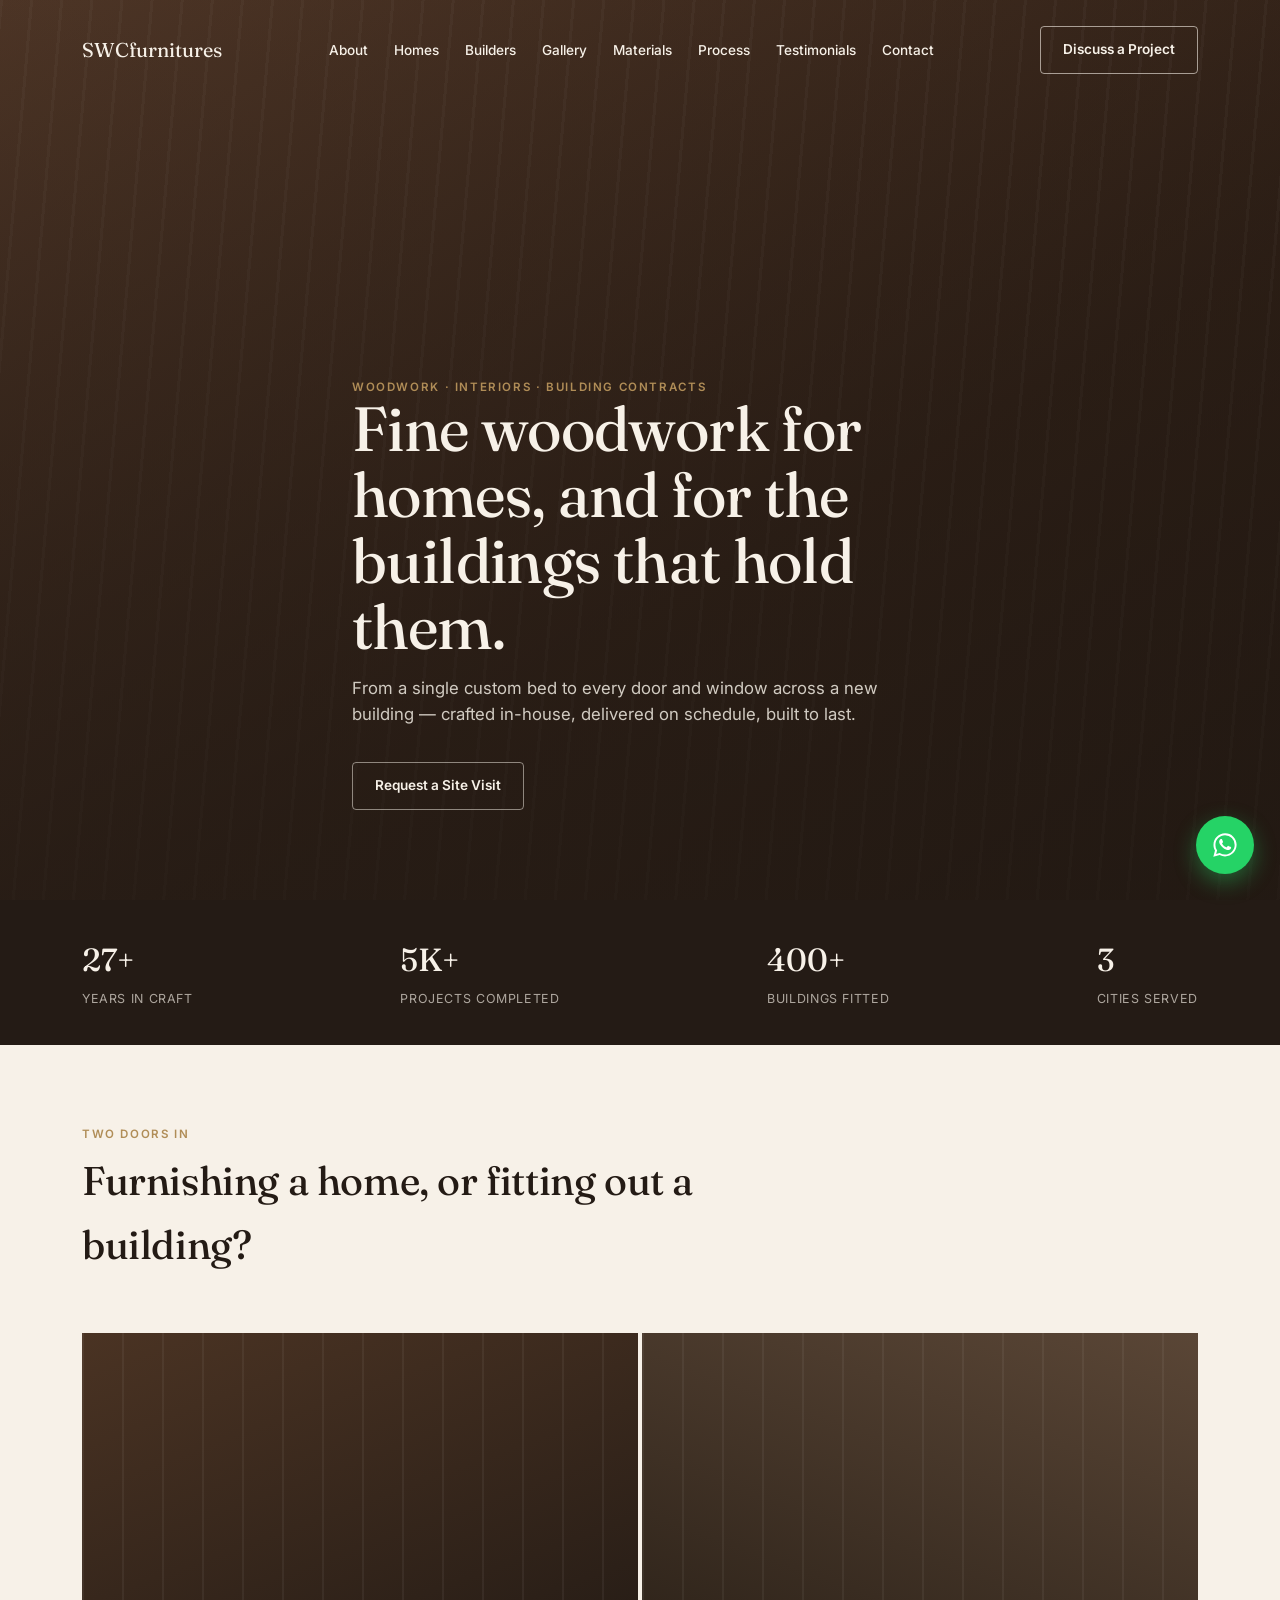
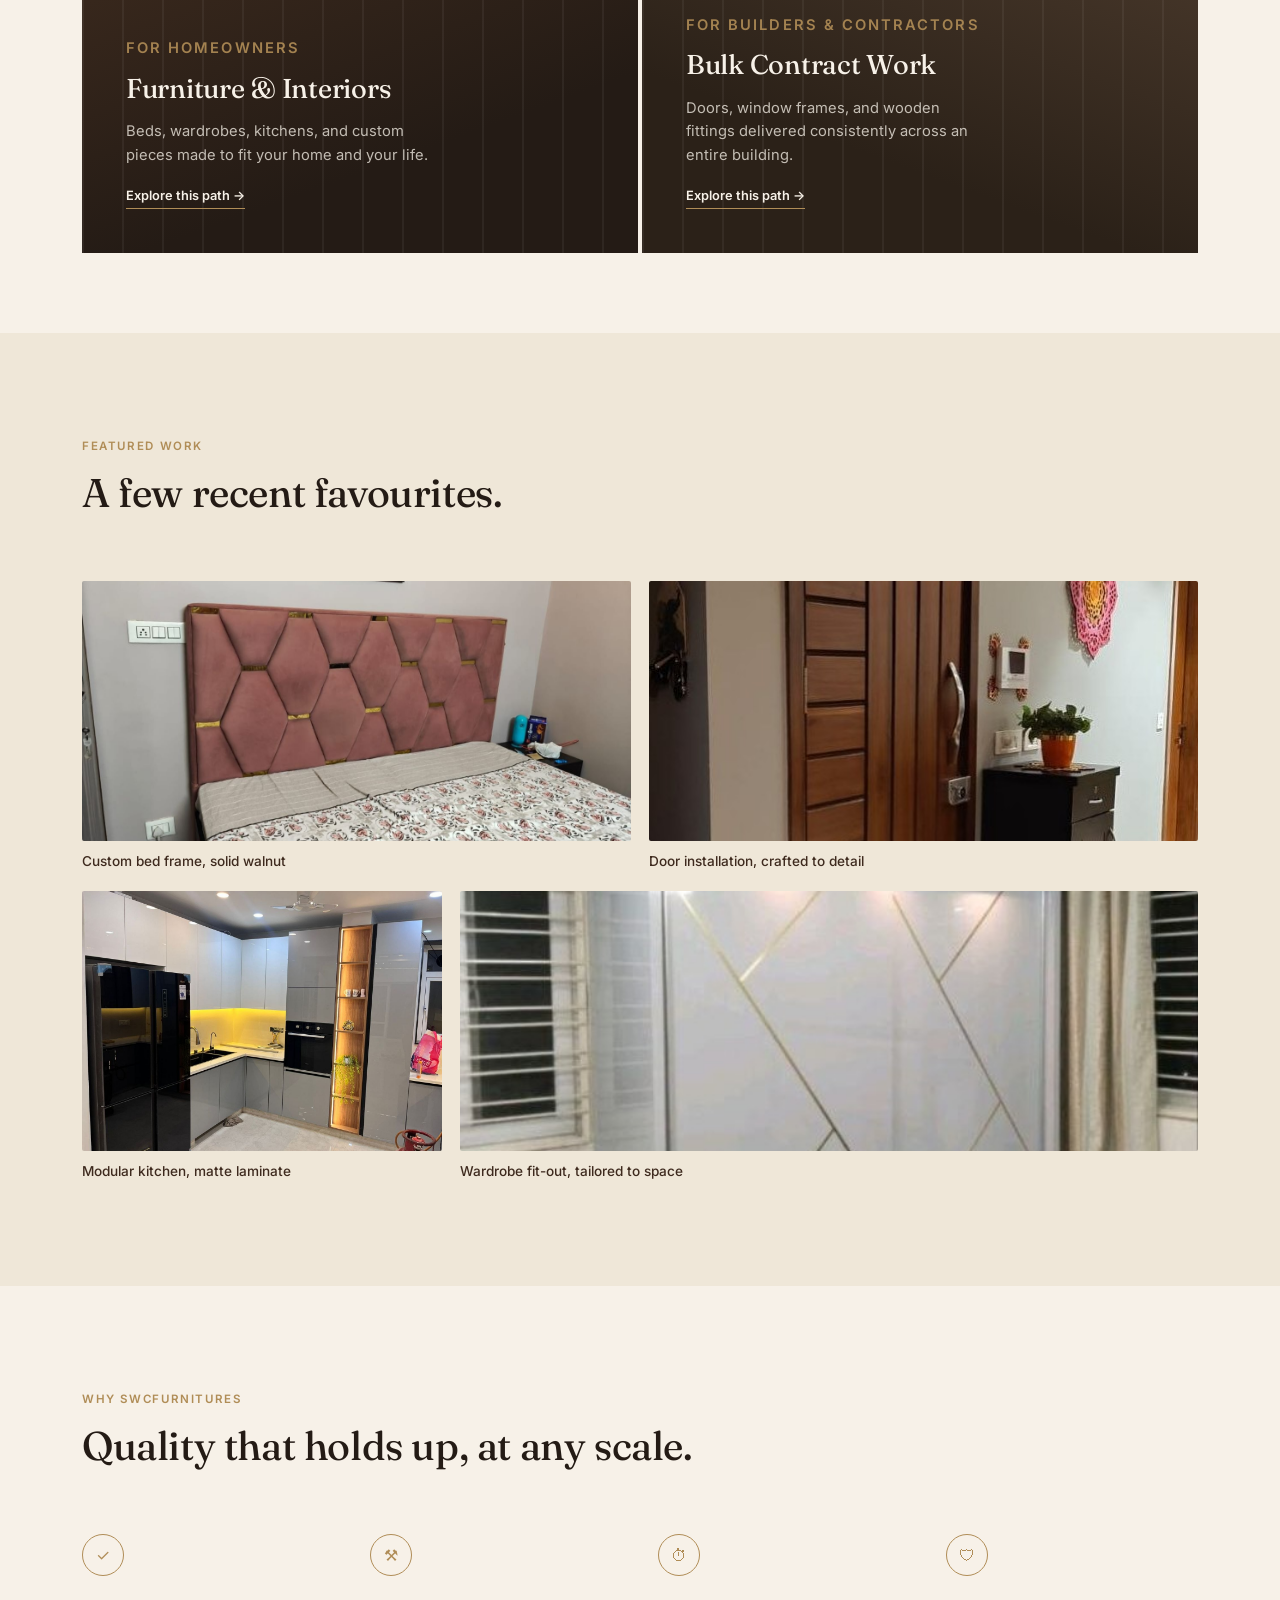
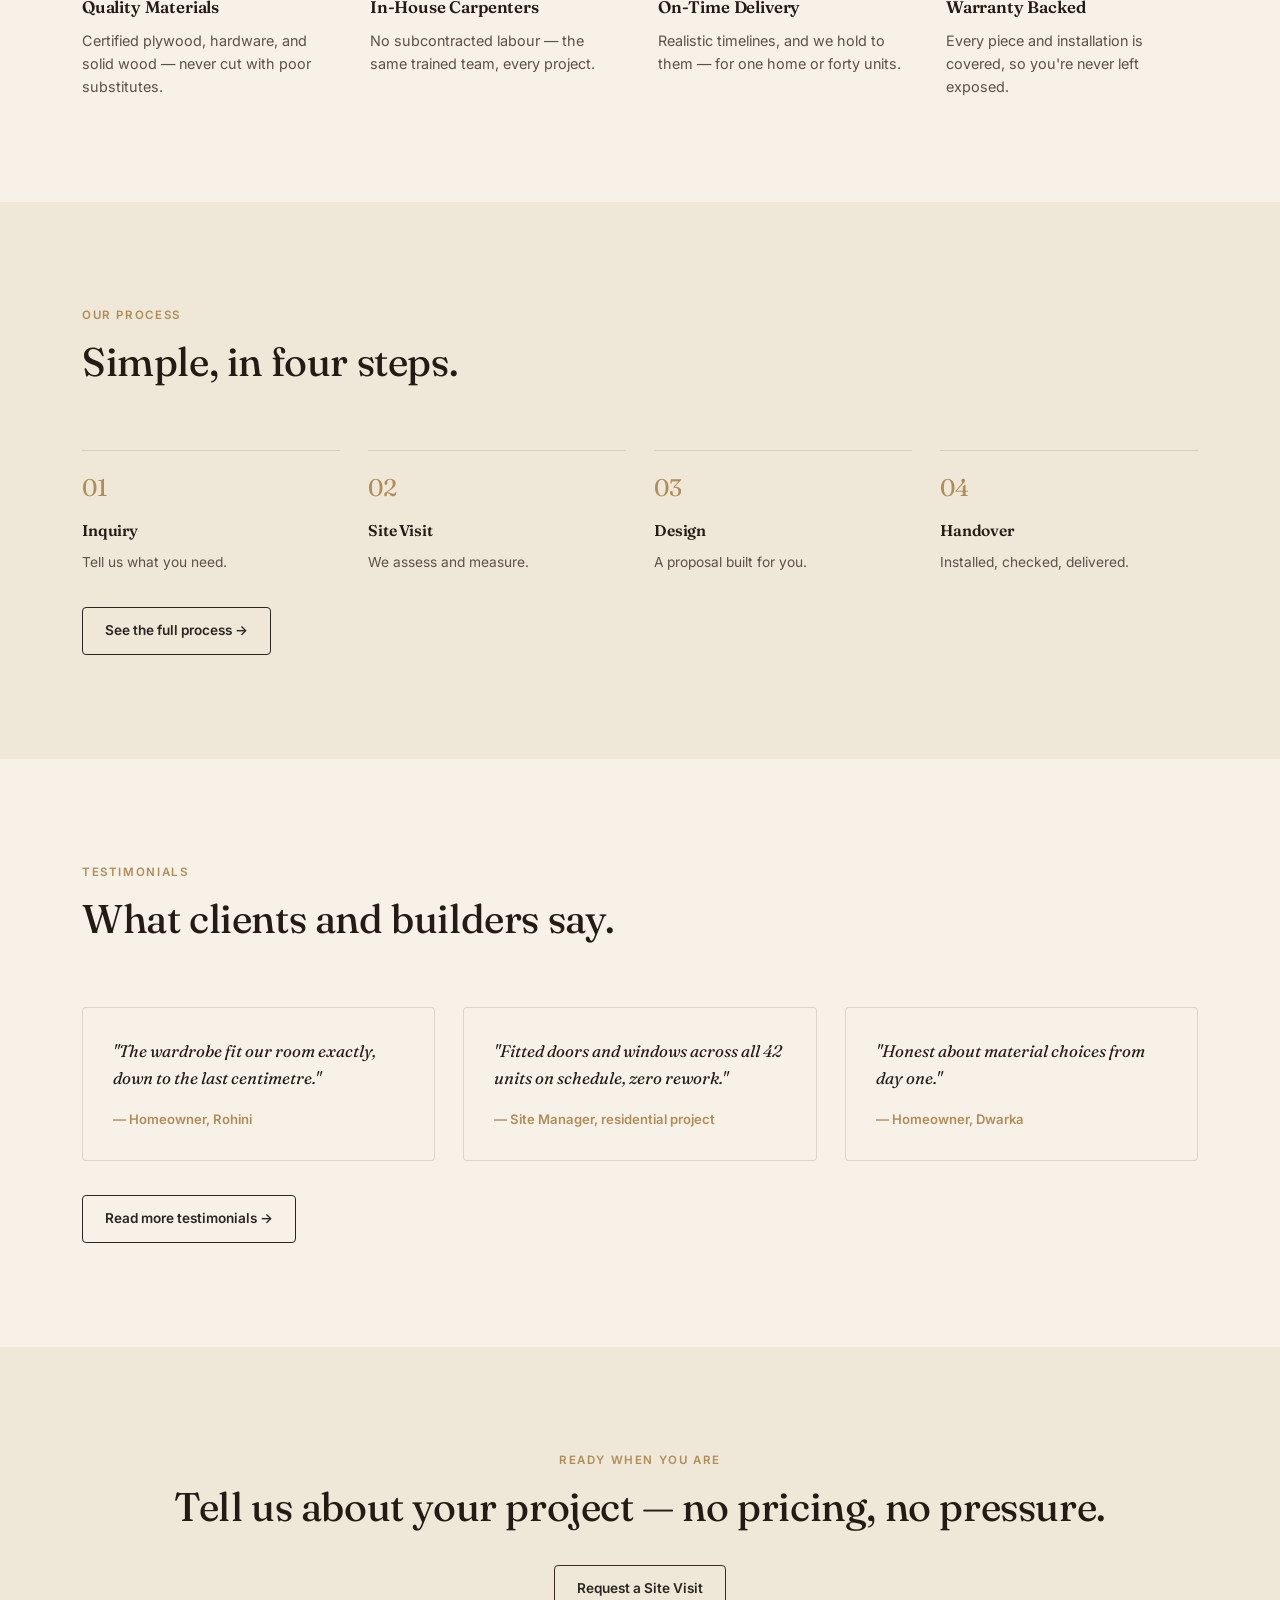
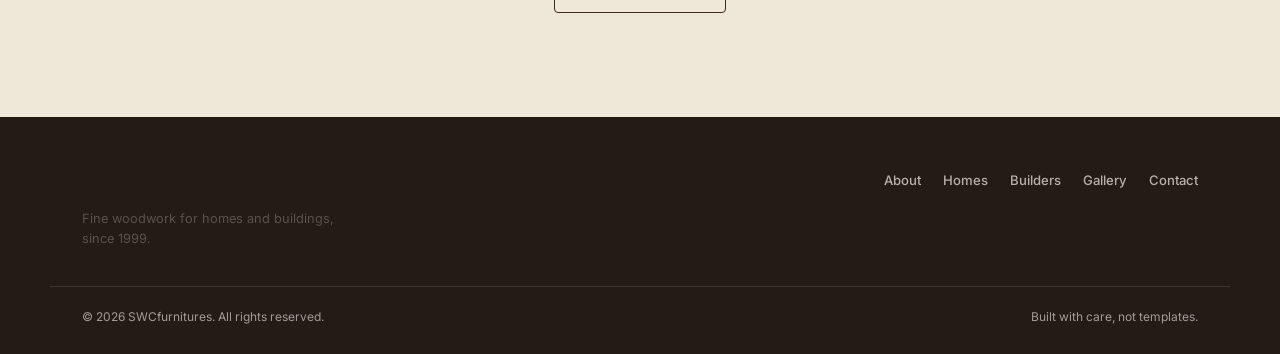
==== index.html @ 40a4f242 "Create commercial website" ====
<!DOCTYPE html>
<html lang="en">
<head>
<meta charset="UTF-8">
<meta name="viewport" content="width=device-width, initial-scale=1.0">
<title>SWCfurnitures — Fine Woodwork for Homes and Buildings</title>
<link rel="preconnect" href="https://fonts.googleapis.com">
<link rel="preconnect" href="https://fonts.gstatic.com" crossorigin>
<link href="https://fonts.googleapis.com/css2?family=Fraunces:ital,opsz,wght@0,9..144,300;0,9..144,450;0,9..144,600;1,9..144,450&family=Inter:wght@400;500;600&display=swap" rel="stylesheet">
<link rel="stylesheet" href="assets/css/style.css">
</head>
<body class="home-page">

<header id="site-header">
  <div class="wrap">
    <a href="./" class="logo" aria-label="SWCfurnitures home">SWCfurnitures</a>
    <nav>
      <ul>
        <li><a href="about/">About</a></li>
        <li><a href="homeowners/">Homes</a></li>
        <li><a href="builders/">Builders</a></li>
        <li><a href="gallery/">Gallery</a></li>
        <li><a href="materials/">Materials</a></li>
        <li><a href="process/">Process</a></li>
        <li><a href="testimonials/">Testimonials</a></li>
        <li><a href="contact/">Contact</a></li>
      </ul>
    </nav>
    <div class="header-cta">
      <a href="contact/" class="btn ghost">Discuss a Project</a>
    </div>
  </div>
</header>

<section class="hero">
  <div class="hero-bg"></div>
  <!-- IMAGE NEEDED: full-bleed hero photo/short video of your single best project (home or building). Replace .hero-bg background with this image. -->
  <div class="wrap hero-content">
    <p class="eyebrow" style="color:var(--brass)">Woodwork · Interiors · Building Contracts</p>
    <h1>Fine woodwork for homes, and for the buildings that hold them.</h1>
    <p class="lede">From a single custom bed to every door and window across a new building — crafted in-house, delivered on schedule, built to last.</p>
    <div class="hero-ctas">
      <a href="builders/" class="btn ghost">Request a Site Visit</a>
    </div>
  </div>
</section>

<div class="trust">
  <div class="wrap">
    <div class="stat"><b>27+</b><span>Years in Craft</span></div>
    <div class="stat"><b>5K+</b><span>Projects Completed</span></div>
    <div class="stat"><b>400+</b><span>Buildings Fitted</span></div>
    <div class="stat"><b>3</b><span>Cities Served</span></div>
  </div>
</div>

<section class="section tight">
  <div class="wrap">
    <div class="section-head reveal">
      <p class="eyebrow">Two Doors In</p>
      <h2>Furnishing a home, or fitting out a building?</h2>
    </div>
    <div class="paths reveal">
      <a href="homeowners/" class="path homeowners">
        <div class="path-inner">
          <p class="eyebrow">For Homeowners</p>
          <h3>Furniture &amp; Interiors</h3>
          <p>Beds, wardrobes, kitchens, and custom pieces made to fit your home and your life.</p>
          <span class="link">Explore this path →</span>
        </div>
      </a>
      <a href="builders/" class="path builders">
        <div class="path-inner">
          <p class="eyebrow">For Builders &amp; Contractors</p>
          <h3>Bulk Contract Work</h3>
          <p>Doors, window frames, and wooden fittings delivered consistently across an entire building.</p>
          <span class="link">Explore this path →</span>
        </div>
      </a>
    </div>
  </div>
</section>

<section class="section alt">
  <div class="wrap">
    <div class="section-head reveal">
      <p class="eyebrow">Featured Work</p>
      <h2>A few recent favourites.</h2>
    </div>
    <div class="feature-grid reveal">
      <figure><img class="ph" src="images/bed.jpg" alt="Custom bed frame" loading="lazy"><figcaption>Custom bed frame, solid walnut</figcaption></figure>
      <figure><img class="ph light" src="images/door.jpg" alt="Door installation" loading="lazy"><figcaption>Door installation, crafted to detail</figcaption></figure>
      <figure><img class="ph" src="images/kitchen4.jpg" alt="Kitchen cabinetry" loading="lazy"><figcaption>Modular kitchen, matte laminate</figcaption></figure>
      <figure><img class="ph light" src="images/wardrobe.jpg" alt="Wardrobe installation" loading="lazy"><figcaption>Wardrobe fit-out, tailored to space</figcaption></figure>
    </div>
  </div>
</section>

<section class="section">
  <div class="wrap">
    <div class="section-head reveal">
      <p class="eyebrow">Why SWCfurnitures</p>
      <h2>Quality that holds up, at any scale.</h2>
    </div>
    <div class="why-grid reveal">
      <div class="why-item"><div class="icon">✓</div><h3>Quality Materials</h3><p>Certified plywood, hardware, and solid wood — never cut with poor substitutes.</p></div>
      <div class="why-item"><div class="icon">⚒</div><h3>In-House Carpenters</h3><p>No subcontracted labour — the same trained team, every project.</p></div>
      <div class="why-item"><div class="icon">⏱</div><h3>On-Time Delivery</h3><p>Realistic timelines, and we hold to them — for one home or forty units.</p></div>
      <div class="why-item"><div class="icon">🛡</div><h3>Warranty Backed</h3><p>Every piece and installation is covered, so you're never left exposed.</p></div>
    </div>
  </div>
</section>

<section class="section alt">
  <div class="wrap">
    <div class="section-head reveal">
      <p class="eyebrow">Our Process</p>
      <h2>Simple, in four steps.</h2>
    </div>
    <div class="process-track active reveal" style="display:grid">
      <div class="step"><div class="num">01</div><h3>Inquiry</h3><p>Tell us what you need.</p></div>
      <div class="step"><div class="num">02</div><h3>Site Visit</h3><p>We assess and measure.</p></div>
      <div class="step"><div class="num">03</div><h3>Design</h3><p>A proposal built for you.</p></div>
      <div class="step"><div class="num">04</div><h3>Handover</h3><p>Installed, checked, delivered.</p></div>
    </div>
    <div style="margin-top:34px"><a href="process/" class="btn ghost">See the full process →</a></div>
  </div>
</section>

<section class="section">
  <div class="wrap">
    <div class="section-head reveal">
      <p class="eyebrow">Testimonials</p>
      <h2>What clients and builders say.</h2>
    </div>
    <div class="testi-grid reveal">
      <div class="testi"><p class="quote">"The wardrobe fit our room exactly, down to the last centimetre."</p><div class="who">— Homeowner, Rohini</div></div>
      <div class="testi"><p class="quote">"Fitted doors and windows across all 42 units on schedule, zero rework."</p><div class="who">— Site Manager, residential project</div></div>
      <div class="testi"><p class="quote">"Honest about material choices from day one."</p><div class="who">— Homeowner, Dwarka</div></div>
    </div>
    <div style="margin-top:34px"><a href="testimonials/" class="btn ghost">Read more testimonials →</a></div>
  </div>
</section>

<section class="section alt">
  <div class="wrap reveal" style="text-align:center">
    <p class="eyebrow" style="text-align:center">Ready when you are</p>
    <h2>Tell us about your project — no pricing, no pressure.</h2>
    <div class="hero-ctas" style="justify-content:center; margin-top:26px">
      <a href="contact/" class="btn ghost" style="border-color:var(--walnut)">Request a Site Visit</a>
    </div>
  </div>
</section>

<footer>
  <div class="wrap">
    <div>
      <div class="logo">SWCfurnitures</div>
      <p style="margin-top:10px; font-size:.8rem; max-width:32ch;">Fine woodwork for homes and buildings, since 1999.</p>
    </div>
    <nav>
      <ul>
        <li><a href="about/">About</a></li>
        <li><a href="homeowners/">Homes</a></li>
        <li><a href="builders/">Builders</a></li>
        <li><a href="gallery/">Gallery</a></li>
        <li><a href="contact/">Contact</a></li>
      </ul>
    </nav>
  </div>
  <div class="wrap bottom-line">
    <span>© 2026 SWCfurnitures. All rights reserved.</span>
    <span>Built with care, not templates.</span>
  </div>
</footer>

<a href="https://wa.me/" class="float-wa" aria-label="Chat on WhatsApp" title="Chat on WhatsApp" target="_blank" rel="noopener noreferrer">
  <svg width="28" height="28" viewBox="0 0 24 24" fill="white"><path d="M12.04 2C6.58 2 2.13 6.45 2.13 11.91c0 1.7.44 3.36 1.29 4.82L2 22l5.42-1.42a9.9 9.9 0 0 0 4.62 1.18h.01c5.46 0 9.91-4.45 9.91-9.91 0-2.65-1.03-5.14-2.9-7.01A9.86 9.86 0 0 0 12.04 2m0 1.67a8.2 8.2 0 0 1 5.83 2.42 8.19 8.19 0 0 1 2.41 5.82c0 4.55-3.7 8.24-8.25 8.24a8.2 8.2 0 0 1-4.19-1.15l-.3-.18-3.12.82.83-3.04-.2-.31a8.17 8.17 0 0 1-1.26-4.38c0-4.55 3.7-8.24 8.25-8.24M8.53 6.87c-.16 0-.43.06-.66.31-.22.25-.87.85-.87 2.07 0 1.22.89 2.4 1.01 2.56.13.17 1.75 2.8 4.3 3.83 2.13.86 2.57.69 3.03.65.47-.04 1.5-.61 1.71-1.2.21-.59.21-1.09.15-1.2-.06-.11-.24-.17-.5-.3-.26-.13-1.5-.74-1.74-.83-.23-.08-.4-.13-.57.13-.17.25-.65.83-.8 1-.15.17-.29.19-.55.06-.26-.13-1.08-.4-2.06-1.27-.76-.68-1.28-1.51-1.43-1.77-.15-.25-.02-.39.11-.51.11-.11.26-.29.38-.44.13-.15.17-.25.26-.42.08-.17.04-.31-.02-.44-.06-.13-.57-1.4-.79-1.91-.2-.5-.42-.43-.57-.43z"/></svg>
</a>

<script src="assets/js/main.js"></script>
</body>
</html>
---- assets/css/style.css ----
:root{
  --cream:      #F7F1E8;
  --cream-dim:  #EFE7D8;
  --walnut:     #3E2A1E;
  --walnut-dark:#241B15;
  --olive:      #6E7259;
  --brass:      #B08D57;
  --charcoal:   #2B2622;
  --whatsapp:   #25D366;
  --line:       rgba(62,42,30,0.14);
  --display: 'Fraunces', serif;
  --body: 'Inter', sans-serif;
  --ease: cubic-bezier(.22,.61,.36,1);
}
*{ box-sizing:border-box; margin:0; padding:0; }
html{ scroll-behavior:smooth; }
body{
  background:var(--cream); color:var(--charcoal); font-family:var(--body);
  line-height:1.6; -webkit-font-smoothing:antialiased; overflow-x:hidden;
}
img, .ph{ max-width:100%; display:block; }
a{ color:inherit; text-decoration:none; }
ul{ list-style:none; }
section{ position:relative; }
.wrap{ max-width:1180px; margin:0 auto; padding:0 32px; }
.eyebrow{ font-weight:600; letter-spacing:.14em; text-transform:uppercase; font-size:.72rem; color:var(--brass); }
h1,h2,h3{ font-family:var(--display); font-weight:450; color:var(--walnut-dark); letter-spacing:-.01em; }
h2{ font-size:clamp(1.7rem,3.4vw,2.5rem); margin-top:.35rem; }
h3{ font-size:1.25rem; font-weight:600; }
p{ color:#5b5147; }
.lede{ font-size:1.05rem; max-width:56ch; color:#5b5147; margin-top:14px; }

/* Placeholder image blocks — replace with real photography.
   Just swap the element for <img src="assets/img/your-photo.jpg" alt="..."> */
.ph{
  background:
    repeating-linear-gradient(100deg, rgba(255,255,255,.05) 0 2px, transparent 2px 26px),
    linear-gradient(135deg, #6b4a34, #3E2A1E 55%, #2b1c12);
  position:relative; overflow:hidden;
}
.ph::after{
  content:attr(data-label); position:absolute; left:14px; bottom:12px;
  font-size:.68rem; letter-spacing:.08em; text-transform:uppercase;
  color:rgba(247,241,232,.72); background:rgba(36,27,21,.35); padding:5px 9px; border-radius:3px;
}
.ph.light{ background:
    repeating-linear-gradient(100deg, rgba(0,0,0,.04) 0 2px, transparent 2px 26px),
    linear-gradient(135deg, #c9a87c, #a9784a 55%, #7c5535); }
img.ph{ background:transparent; width:100%; height:100%; object-fit:cover; display:block; }
img.ph::after{ content:none; }

.reveal{ opacity:0; transform:translateY(26px); transition:opacity .8s var(--ease), transform .8s var(--ease); }
.reveal.in{ opacity:1; transform:translateY(0); }
@media (prefers-reduced-motion: reduce){
  .reveal{ opacity:1; transform:none; transition:none; } html{ scroll-behavior:auto; }
}

/* Header */
header{ position:fixed; top:0; left:0; right:0; z-index:100; padding:26px 0; background:transparent;
  color:var(--walnut-dark); transition:padding .35s var(--ease), background-color .35s var(--ease),
  color .35s var(--ease), box-shadow .35s var(--ease), border-color .35s var(--ease); will-change:background-color,color; }
header .wrap{ display:flex; align-items:center; justify-content:space-between; }
header.scrolled{ padding:12px 0; background:rgba(247,241,232,.96); color:var(--walnut-dark); backdrop-filter:blur(8px); box-shadow:0 1px 0 var(--line); }
.home-page header{ color:var(--cream); }
.home-page header.scrolled{ color:var(--walnut-dark); }
.logo{ font-family:var(--display); font-size:1.25rem; color:inherit; display:inline-flex; align-items:center; opacity:0; transform:translateY(-28px) scale(.62) rotate(45deg); will-change:transform, opacity, filter; text-shadow:0 0 0 rgba(36,27,21,0); filter:brightness(1); }
.logo.is-ready{ opacity:1; transform:translateY(0) scale(1) rotate(0deg); transition:opacity .25s ease, transform .25s ease, filter .25s ease, text-shadow .25s ease; }
.logo.is-animating{ animation:logoAssembly 1.55s cubic-bezier(.18,.88,.22,1.18) both; }
@keyframes logoAssembly{ 0%{ opacity:0; transform:translateY(-38px) scale(.6) rotate(45deg); text-shadow:0 0 0 rgba(36,27,21,0); filter:brightness(.95); } 24%{ opacity:1; transform:translateY(0) scale(1.08) rotate(0deg); text-shadow:0 12px 24px rgba(36,27,21,.12); filter:brightness(1.02); } 44%{ transform:translateY(0) scale(1.04); } 62%{ transform:translateY(0) scale(1); } 74%{ transform:translateX(-4px) rotate(-4deg); } 86%{ transform:translateX(4px) rotate(3deg); } 100%{ opacity:1; transform:translateX(0) rotate(0deg) scale(1); text-shadow:0 8px 18px rgba(36,27,21,.1); filter:brightness(1); } }
.logo b{ font-weight:600; }
nav ul{ display:flex; gap:26px; }
nav a{ font-size:.85rem; font-weight:500; color:inherit; position:relative; transition:color .3s var(--ease); }
nav a.current{ color:var(--brass); }
.home-page header nav a.current{ color:var(--cream); }
.home-page header.scrolled nav a.current{ color:var(--brass); }
nav a::after{ content:''; position:absolute; left:0; right:0; bottom:-5px; height:1px; background:currentColor;
  transform:scaleX(0); transform-origin:left; transition:transform .3s var(--ease); }
nav a:hover::after{ transform:scaleX(1); }
.btn{ display:inline-block; padding:12px 22px; border-radius:4px; font-size:.85rem; font-weight:600;
  background:var(--walnut); color:var(--cream); transition:background .25s var(--ease), transform .25s var(--ease), color .25s var(--ease); border:1px solid var(--walnut); }
.btn:hover{ background:var(--walnut-dark); transform:translateY(-1px); }
.btn.ghost{ background:transparent; color:inherit; border-color:currentColor; }
.btn.ghost:hover{ background:var(--walnut); color:var(--cream); border-color:var(--walnut); }
.home-page header .btn.ghost{ color:var(--cream); border-color:rgba(247,241,232,.6); }
.home-page header.scrolled .btn.ghost{ color:var(--walnut-dark); border-color:var(--walnut); }
.header-cta{ display:flex; gap:12px; align-items:center; }

/* Page hero (interior pages) */
.page-hero{ padding:160px 0 70px; background:var(--cream-dim); }
.page-hero h1{ font-size:clamp(2rem,4vw,2.9rem); }
.crumb{ font-size:.78rem; color:var(--olive); margin-bottom:10px; }

/* Full hero (home page) */
.hero{ min-height:100vh; display:flex; align-items:flex-end; padding:140px 0 90px; }
.hero-bg{ position:absolute; inset:0; z-index:-1;
  background: linear-gradient(180deg, rgba(36,27,21,.25), rgba(36,27,21,.72)),
    repeating-linear-gradient(95deg, rgba(255,255,255,.04) 0 3px, transparent 3px 30px),
    linear-gradient(150deg, #5a3d2b, #2f1f15 60%, #1e140d); }
.hero-content{ max-width:640px; }
.hero h1{ font-size:clamp(2.4rem,5.2vw,3.9rem); color:var(--cream); line-height:1.06; }
.hero .lede{ color:rgba(247,241,232,.82); max-width:48ch; }
.hero-ctas{ margin-top:34px; display:flex; gap:16px; flex-wrap:wrap; }
.hero .btn{ background:var(--cream); color:var(--walnut-dark); border-color:var(--cream); }
.hero .btn:hover{ background:transparent; color:var(--cream); }
.hero .btn.ghost{ background:transparent; color:var(--cream); border-color:rgba(247,241,232,.5); }
.hero .btn.ghost:hover{ background:rgba(247,241,232,.12); }

/* Trust bar */
.trust{ background:var(--walnut-dark); padding:34px 0; }
.trust .wrap{ display:flex; justify-content:space-between; flex-wrap:wrap; gap:24px; }
.stat b{ font-family:var(--display); font-size:2rem; color:var(--cream); display:block; font-weight:450; }
.stat span{ font-size:.78rem; color:rgba(247,241,232,.65); letter-spacing:.05em; text-transform:uppercase; }

.section{ padding:104px 0; }
.section.tight{ padding:80px 0; }
.section-head{ max-width:640px; margin-bottom:56px; }
.section.alt{ background:var(--cream-dim); }

/* Two paths (signature) */
.paths{ display:grid; grid-template-columns:1fr 1fr; gap:4px; perspective:1600px; }
.path{ position:relative; height:520px; overflow:hidden; background:linear-gradient(160deg, #4a3323, #241b15 75%);
  display:flex; align-items:flex-end; padding:44px; transform-style:preserve-3d; transform:rotateY(0deg);
  transform-origin:left center; transition:transform .6s var(--ease), box-shadow .6s var(--ease); cursor:pointer; }
.path.builders{ transform-origin:right center; background:linear-gradient(200deg,#5a4636,#2b2118 75%); }
.path:hover{ transform:rotateY(-6deg); box-shadow:24px 30px 60px rgba(36,27,21,.35); }
.path.builders:hover{ transform:rotateY(6deg); }
.path::before{ content:''; position:absolute; inset:0;
  background:repeating-linear-gradient(90deg, rgba(255,255,255,.05) 0 2px, transparent 2px 40px); }
.path-inner{ position:relative; z-index:1; }
.path .eyebrow{ color:rgba(176,141,87,.9); }
.path h3{ color:var(--cream); font-size:1.7rem; margin-top:6px; font-weight:450; }
.path p{ color:rgba(247,241,232,.75); max-width:34ch; margin-top:10px; font-size:.92rem; }
.path .link{ display:inline-block; margin-top:18px; font-size:.8rem; font-weight:600; color:var(--cream); border-bottom:1px solid var(--brass); padding-bottom:2px; }

/* Asymmetric feature grid */
.feature-grid{ display:grid; grid-template-columns:repeat(6,1fr); gap:18px; }
.feature-grid figure{ margin:0; grid-column:span 2; }
.feature-grid figure:nth-child(1){ grid-column:span 3; }
.feature-grid figure:nth-child(2){ grid-column:span 3; }
.feature-grid figure:nth-child(4){ grid-column:span 4; }
.feature-grid .ph{ height:260px; border-radius:2px; overflow:hidden; transition:transform .5s var(--ease); }
.feature-grid figure:hover .ph{ transform:scale(1.045); }
figcaption{ margin-top:10px; font-size:.85rem; color:var(--walnut); font-weight:500; }

/* Why grid */
.why-grid{ display:grid; grid-template-columns:repeat(4,1fr); gap:36px; }
.why-item .icon{ width:42px; height:42px; border:1px solid var(--brass); border-radius:50%;
  display:flex; align-items:center; justify-content:center; margin-bottom:18px; color:var(--brass); }
.why-item h3{ font-size:1.05rem; }
.why-item p{ font-size:.9rem; margin-top:8px; }

/* Process */
.tabs{ display:flex; gap:10px; margin-bottom:44px; }
.tab-btn{ padding:10px 20px; border:1px solid var(--line); border-radius:30px; font-size:.82rem; font-weight:600;
  background:transparent; cursor:pointer; color:var(--walnut); transition:all .25s var(--ease); }
.tab-btn.active{ background:var(--walnut); color:var(--cream); border-color:var(--walnut); }
.process-track{ display:none; grid-template-columns:repeat(4,1fr); gap:28px; }
.process-track.active{ display:grid; }
.step{ border-top:1px solid var(--line); padding-top:18px; }
.step .num{ font-family:var(--display); font-size:1.5rem; color:var(--brass); }
.step h3{ font-size:.98rem; margin-top:10px; }
.step p{ font-size:.86rem; margin-top:8px; }

/* Materials */
.material-grid{ display:grid; grid-template-columns:repeat(5, minmax(150px, 1fr)); gap:16px; align-items:stretch; }
.material{ text-align:center; }
.material .swatch{ height:140px; border-radius:3px; margin-bottom:12px; transition:transform .4s var(--ease); background-size:cover; background-position:center; background-repeat:no-repeat; }
.material:hover .swatch{ transform:translateY(-4px); }
.material span{ font-size:.82rem; font-weight:600; color:var(--walnut); }
.material p.note{ font-size:.78rem; margin-top:4px; }
.sw1{ background-image:url('../../material_img/teakwood.jpg'); }
.sw2{ background-image:url('../../material_img/marandi.jpg'); }
.sw3{ background-image:url('../../material_img/ivory.jpg'); }
.sw4{ background-image:url('../../material_img/pinewood.jpg'); }
.sw5{ background-image:url('../../material_img/chapwood.jpg'); }
.sw6{ background-image:url('../../material_img/MultiPlywood.jpg'); }
.sw7{ background-image:url('../../material_img/greenply.jpg'); }
.sw8{ background-image:url('../../material_img/Particlewood.jpg'); }
.sw9{ background-image:url('../../material_img/Action Tesa.jpg'); }
.sw10{ background-image:url('../../material_img/centuryply.jpg'); }
.sw11{ background-image:url('../../material_img/pithri.jpg'); }
.sw12{ background-image:url('../../material_img/greenpanel.jpg'); }
.sw13{ background-image:url('../../material_img/e3group.jpg'); }
.sw14{ background-image:url('../../material_img/merino.jpg'); }
.sw15{ background-image:url('../../material_img/durian.jpg'); }

/* Gallery filter */
.filters{ display:flex; gap:10px; flex-wrap:wrap; margin-bottom:40px; }
.filter-btn{ padding:9px 18px; border:1px solid var(--line); border-radius:30px; background:transparent;
  font-size:.8rem; font-weight:600; color:var(--walnut); cursor:pointer; transition:all .25s var(--ease); }
.filter-btn.active, .filter-btn:hover{ background:var(--walnut); color:var(--cream); border-color:var(--walnut); }
.gallery-grid{ display:grid; grid-template-columns:repeat(3,1fr); gap:18px; }
.gallery-item{ overflow:hidden; border-radius:2px; transition:opacity .4s var(--ease), transform .4s var(--ease); }
.gallery-item .ph{ height:230px; transition:transform .5s var(--ease); }
.gallery-item:hover .ph{ transform:scale(1.06); }
.gallery-item.hide{ display:none; }

/* Testimonials */
.testi-grid{ display:grid; grid-template-columns:repeat(3,1fr); gap:28px; }
.testi{ background:var(--cream); border:1px solid var(--line); padding:30px; border-radius:4px; }
.testi p.quote{ font-family:var(--display); font-style:italic; font-size:1.05rem; color:var(--walnut-dark); }
.testi .who{ margin-top:18px; font-size:.82rem; font-weight:600; color:var(--brass); }
.testi .stars{ color:var(--brass); font-size:.85rem; margin-bottom:10px; }

/* Contact */
.contact-wrap{ display:grid; grid-template-columns:1.1fr .9fr; gap:60px; }
form{ display:flex; flex-direction:column; gap:16px; }
.field label{ display:block; font-size:.78rem; font-weight:600; margin-bottom:6px; color:var(--walnut); }
.field input, .field select, .field textarea{ width:100%; padding:13px 14px; border:1px solid var(--line); border-radius:4px;
  background:var(--cream); font-family:var(--body); font-size:.9rem; color:var(--charcoal); }
.row2{ display:grid; grid-template-columns:1fr 1fr; gap:14px; }
.segmented{ display:flex; gap:10px; }
.seg-opt{ flex:1; text-align:center; padding:12px; border:1px solid var(--line); border-radius:4px;
  font-size:.85rem; font-weight:600; cursor:pointer; transition:all .2s var(--ease); }
.seg-opt input{ display:none; }
.seg-opt.checked{ background:var(--walnut); color:var(--cream); border-color:var(--walnut); }
.promise{ font-size:.8rem; color:var(--olive); margin-top:6px; }
.contact-side .item{ display:flex; gap:16px; margin-bottom:26px; align-items:flex-start; }
.contact-side .item .ic{ width:38px; height:38px; border-radius:50%; border:1px solid var(--brass);
  display:flex; align-items:center; justify-content:center; color:var(--brass); flex-shrink:0; }
.contact-side .item h3{ font-size:.95rem; }
.contact-side .item p{ font-size:.85rem; margin-top:2px; }
.map-ph{ height:200px; border-radius:4px; margin-top:10px; display:block; position:relative; overflow:hidden;
  background:url('../../material_img/map.png') center center / cover no-repeat; }
.map-ph::after{ content:'OPEN GOOGLE MAPS'; position:absolute; left:20px; right:20px; bottom:12px; padding:10px 14px;
  border-radius:4px; background:rgba(82,58,29,.88); color:#fff; font-size:.75rem; font-weight:700; letter-spacing:.08em;
  text-transform:uppercase; text-align:center; }
.map-ph:hover{ filter:brightness(1.04); }

/* About page extras */
.timeline{ border-left:2px solid var(--line); padding-left:28px; display:flex; flex-direction:column; gap:36px; }
.tl-item .yr{ font-family:var(--display); color:var(--brass); font-size:1.1rem; }
.team-grid{ display:grid; grid-template-columns:repeat(4,1fr); gap:24px; }
.team-card .ph{ height:220px; border-radius:3px; margin-bottom:12px; }
.team-card h3{ font-size:.95rem; }
.team-card span{ font-size:.78rem; color:var(--olive); }

footer{ background:var(--walnut-dark); color:rgba(247,241,232,.6); padding:50px 0 28px; }
footer .wrap{ display:flex; justify-content:space-between; flex-wrap:wrap; gap:20px; }
footer .logo{ color:var(--cream); }
footer nav ul{ gap:22px; }
footer nav a{ color:rgba(247,241,232,.7); font-size:.82rem; }
.bottom-line{ margin-top:36px; padding-top:20px; border-top:1px solid rgba(247,241,232,.12); font-size:.75rem;
  display:flex; justify-content:space-between; flex-wrap:wrap; gap:10px; }

.float-wa{ position:fixed; right:26px; bottom:26px; z-index:90; width:58px; height:58px; border-radius:50%;
  background:var(--whatsapp); display:flex; align-items:center; justify-content:center;
  box-shadow:0 8px 22px rgba(37,211,102,.4); transition:transform .25s var(--ease); }
.float-wa:hover{ transform:scale(1.08); }

@media (max-width:1180px){
  .material-grid{ grid-template-columns:repeat(3, minmax(150px, 1fr)); }
}

@media (max-width:900px){
  nav{ display:none; }
  .header-cta .btn.ghost{ display:none; }
  .paths, .feature-grid, .why-grid, .process-track, .gallery-grid, .testi-grid, .contact-wrap, .team-grid{
    grid-template-columns:1fr !important; }
  .material-grid{ grid-template-columns:repeat(2, minmax(150px, 1fr)); }
  .feature-grid figure{ grid-column:span 1 !important; }
  .stat{ min-width:40%; }
  .row2{ grid-template-columns:1fr; }
  .timeline{ padding-left:20px; }
}

@media (max-width:560px){
  .material-grid{ grid-template-columns:1fr; }
}
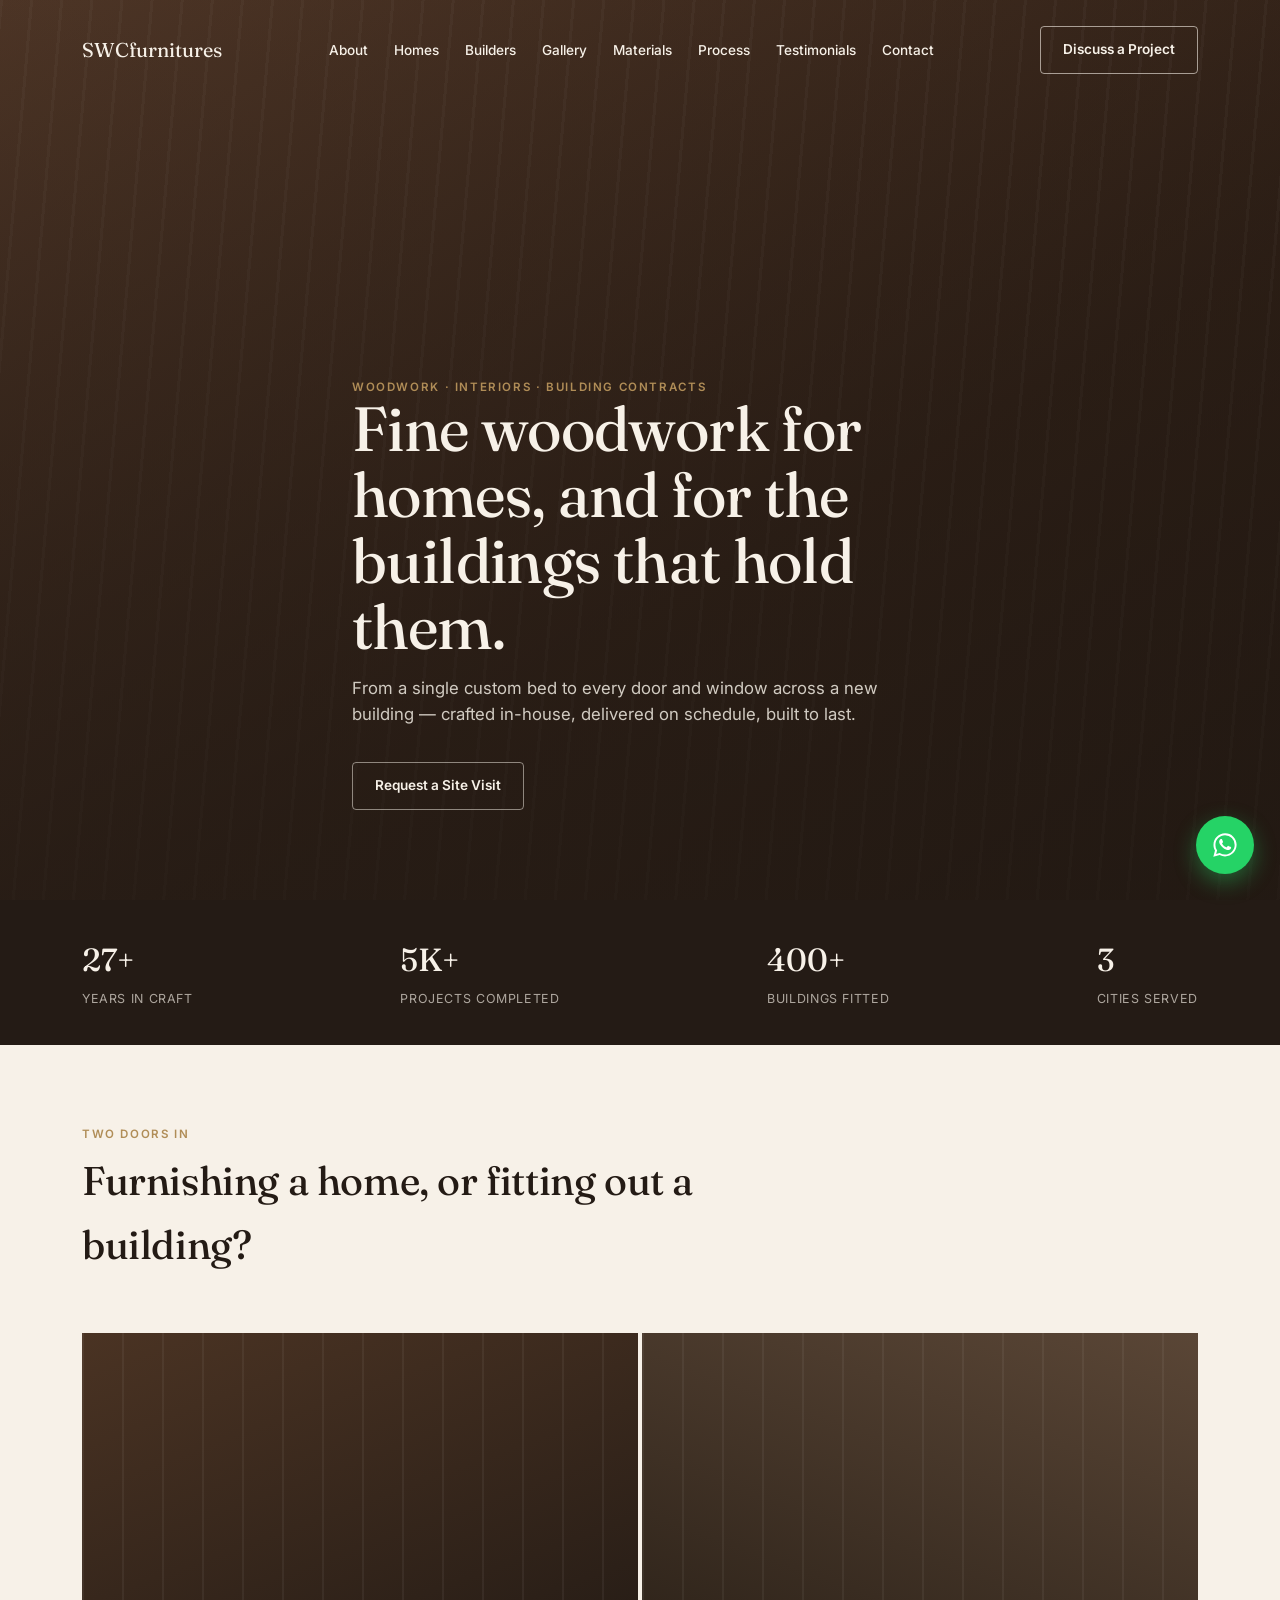
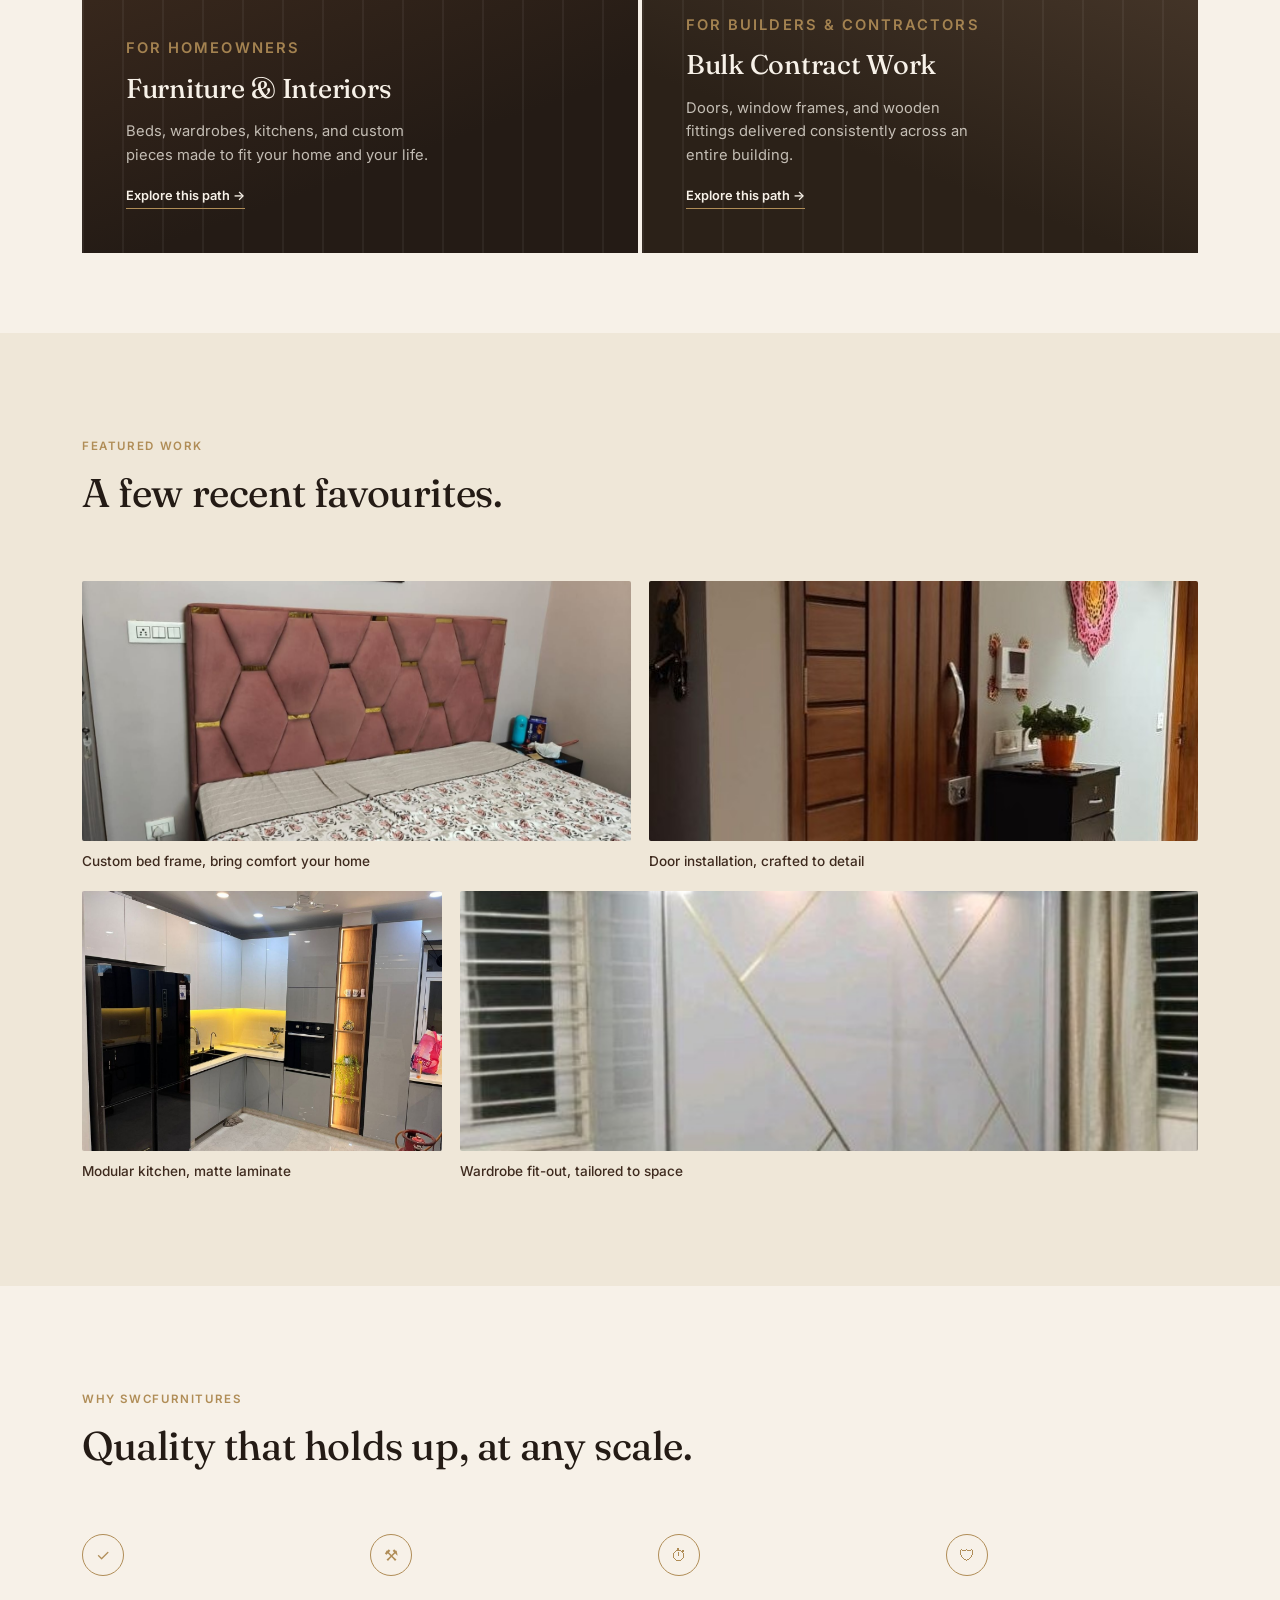
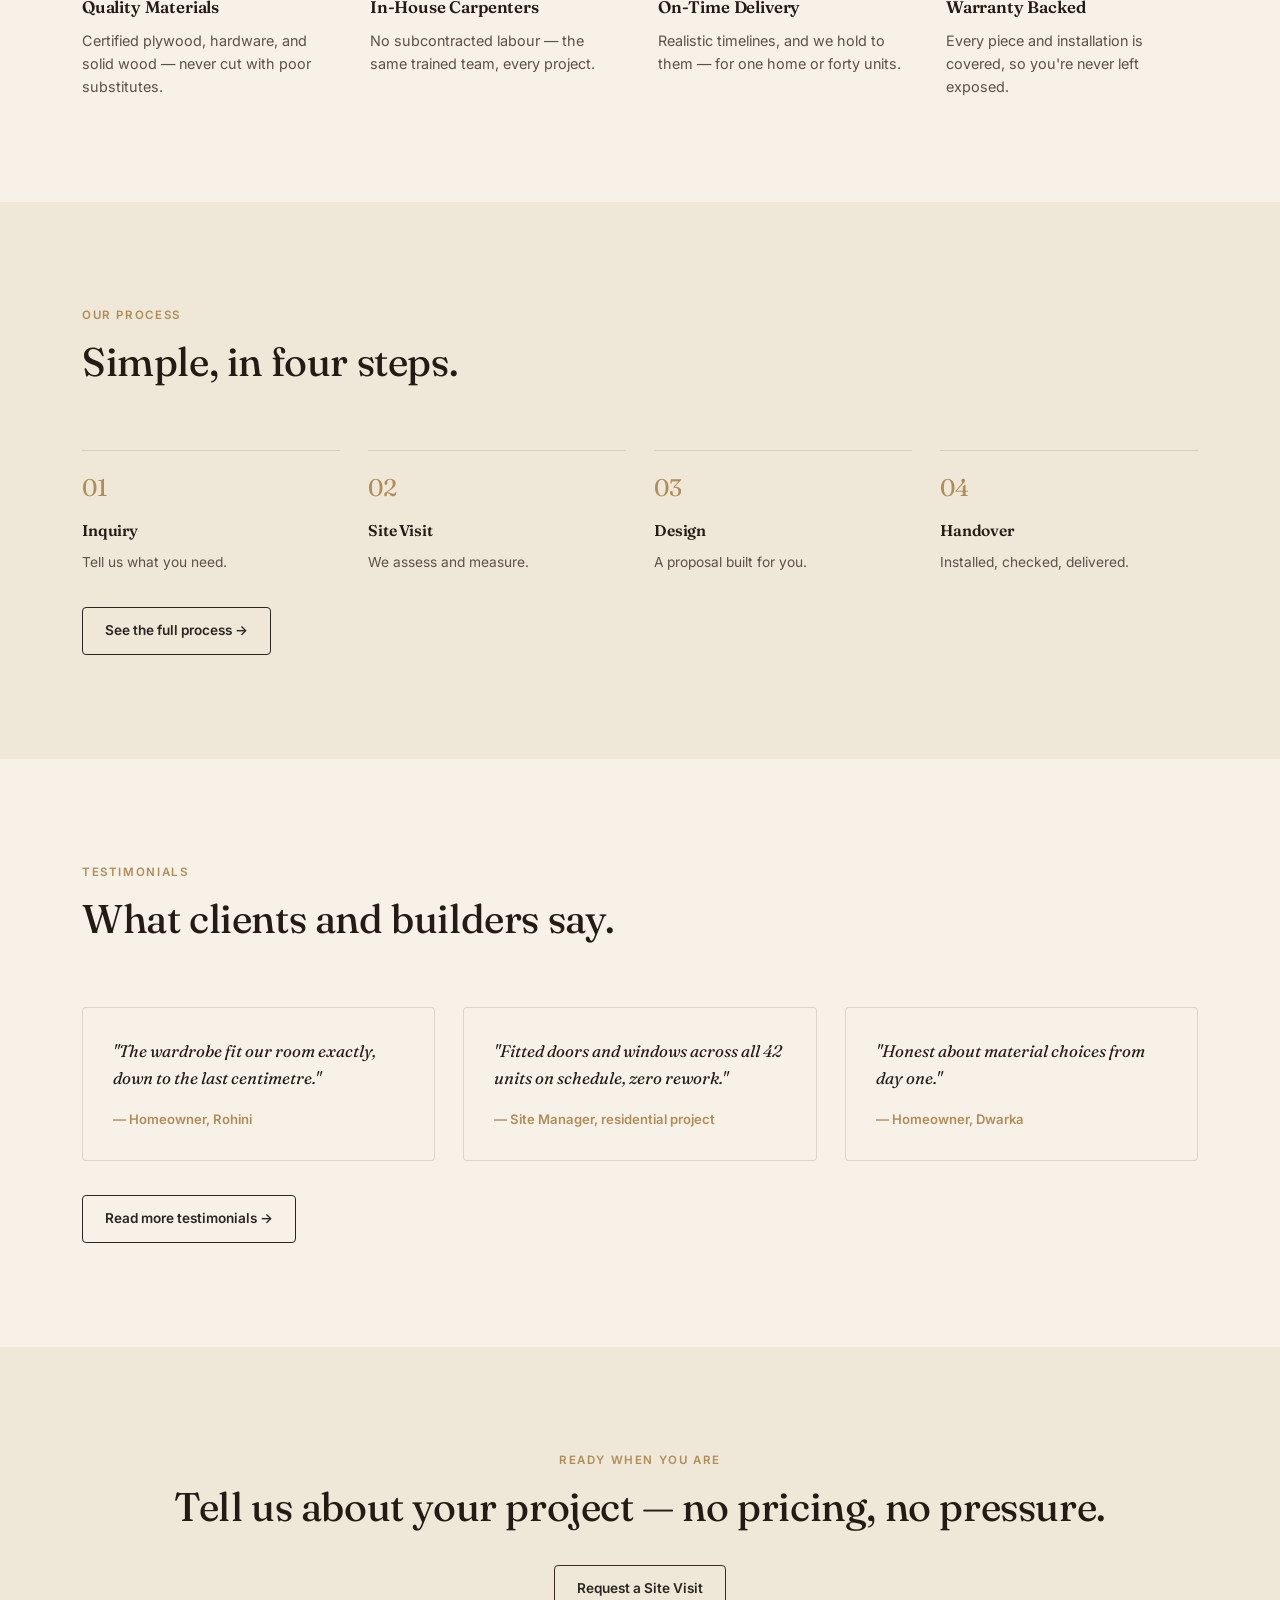
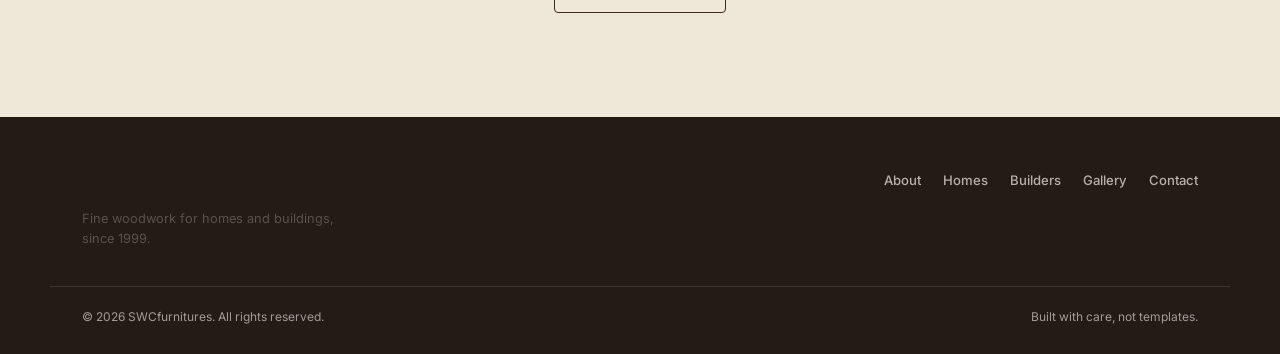
==== commit 721c55ef: "Chore: change description" ====
--- a/index.html
+++ b/index.html
@@ -1,183 +1,244 @@
 <!DOCTYPE html>
 <html lang="en">
+
 <head>
-<meta charset="UTF-8">
-<meta name="viewport" content="width=device-width, initial-scale=1.0">
-<title>SWCfurnitures — Fine Woodwork for Homes and Buildings</title>
-<link rel="preconnect" href="https://fonts.googleapis.com">
-<link rel="preconnect" href="https://fonts.gstatic.com" crossorigin>
-<link href="https://fonts.googleapis.com/css2?family=Fraunces:ital,opsz,wght@0,9..144,300;0,9..144,450;0,9..144,600;1,9..144,450&family=Inter:wght@400;500;600&display=swap" rel="stylesheet">
-<link rel="stylesheet" href="assets/css/style.css">
+  <meta charset="UTF-8">
+  <meta name="viewport" content="width=device-width, initial-scale=1.0">
+  <title>SWCfurnitures — Fine Woodwork for Homes and Buildings</title>
+  <link rel="preconnect" href="https://fonts.googleapis.com">
+  <link rel="preconnect" href="https://fonts.gstatic.com" crossorigin>
+  <link
+    href="https://fonts.googleapis.com/css2?family=Fraunces:ital,opsz,wght@0,9..144,300;0,9..144,450;0,9..144,600;1,9..144,450&family=Inter:wght@400;500;600&display=swap"
+    rel="stylesheet">
+  <link rel="stylesheet" href="assets/css/style.css">
 </head>
+
 <body class="home-page">
 
-<header id="site-header">
-  <div class="wrap">
-    <a href="./" class="logo" aria-label="SWCfurnitures home">SWCfurnitures</a>
-    <nav>
-      <ul>
-        <li><a href="about/">About</a></li>
-        <li><a href="homeowners/">Homes</a></li>
-        <li><a href="builders/">Builders</a></li>
-        <li><a href="gallery/">Gallery</a></li>
-        <li><a href="materials/">Materials</a></li>
-        <li><a href="process/">Process</a></li>
-        <li><a href="testimonials/">Testimonials</a></li>
-        <li><a href="contact/">Contact</a></li>
-      </ul>
-    </nav>
-    <div class="header-cta">
-      <a href="contact/" class="btn ghost">Discuss a Project</a>
+  <header id="site-header">
+    <div class="wrap">
+      <a href="index.html" class="logo" aria-label="SWCfurnitures home">SWCfurnitures</a>
+      <nav>
+        <ul>
+          <li><a href="about/about.html">About</a></li>
+          <li><a href="homeowners/homeowners.html">Homes</a></li>
+          <li><a href="builders/builders.html">Builders</a></li>
+          <li><a href="gallery/gallery.html">Gallery</a></li>
+          <li><a href="materials/materials.html">Materials</a></li>
+          <li><a href="process/process.html">Process</a></li>
+          <li><a href="testimonials/testimonials.html">Testimonials</a></li>
+          <li><a href="contact/contact.html">Contact</a></li>
+        </ul>
+      </nav>
+      <div class="header-cta">
+        <a href="contact/contact.html" class="btn ghost">Discuss a Project</a>
+      </div>
+    </div>
+  </header>
+
+  <section class="hero">
+    <div class="hero-bg"></div>
+    <!-- IMAGE NEEDED: full-bleed hero photo/short video of your single best project (home or building). Replace .hero-bg background with this image. -->
+    <div class="wrap hero-content">
+      <p class="eyebrow" style="color:var(--brass)">Woodwork · Interiors · Building Contracts</p>
+      <h1>Fine woodwork for homes, and for the buildings that hold them.</h1>
+      <p class="lede">From a single custom bed to every door and window across a new building — crafted in-house,
+        delivered on schedule, built to last.</p>
+      <div class="hero-ctas">
+        <a href="builders/builders.html" class="btn ghost">Request a Site Visit</a>
+      </div>
+    </div>
+  </section>
+
+  <div class="trust">
+    <div class="wrap">
+      <div class="stat"><b>27+</b><span>Years in Craft</span></div>
+      <div class="stat"><b>5K+</b><span>Projects Completed</span></div>
+      <div class="stat"><b>400+</b><span>Buildings Fitted</span></div>
+      <div class="stat"><b>3</b><span>Cities Served</span></div>
     </div>
   </div>
-</header>
-
-<section class="hero">
-  <div class="hero-bg"></div>
-  <!-- IMAGE NEEDED: full-bleed hero photo/short video of your single best project (home or building). Replace .hero-bg background with this image. -->
-  <div class="wrap hero-content">
-    <p class="eyebrow" style="color:var(--brass)">Woodwork · Interiors · Building Contracts</p>
-    <h1>Fine woodwork for homes, and for the buildings that hold them.</h1>
-    <p class="lede">From a single custom bed to every door and window across a new building — crafted in-house, delivered on schedule, built to last.</p>
-    <div class="hero-ctas">
-      <a href="builders/" class="btn ghost">Request a Site Visit</a>
-    </div>
-  </div>
-</section>
-
-<div class="trust">
-  <div class="wrap">
-    <div class="stat"><b>27+</b><span>Years in Craft</span></div>
-    <div class="stat"><b>5K+</b><span>Projects Completed</span></div>
-    <div class="stat"><b>400+</b><span>Buildings Fitted</span></div>
-    <div class="stat"><b>3</b><span>Cities Served</span></div>
-  </div>
-</div>
-
-<section class="section tight">
-  <div class="wrap">
-    <div class="section-head reveal">
-      <p class="eyebrow">Two Doors In</p>
-      <h2>Furnishing a home, or fitting out a building?</h2>
-    </div>
-    <div class="paths reveal">
-      <a href="homeowners/" class="path homeowners">
-        <div class="path-inner">
-          <p class="eyebrow">For Homeowners</p>
-          <h3>Furniture &amp; Interiors</h3>
-          <p>Beds, wardrobes, kitchens, and custom pieces made to fit your home and your life.</p>
-          <span class="link">Explore this path →</span>
-        </div>
-      </a>
-      <a href="builders/" class="path builders">
-        <div class="path-inner">
-          <p class="eyebrow">For Builders &amp; Contractors</p>
-          <h3>Bulk Contract Work</h3>
-          <p>Doors, window frames, and wooden fittings delivered consistently across an entire building.</p>
-          <span class="link">Explore this path →</span>
-        </div>
-      </a>
-    </div>
-  </div>
-</section>
-
-<section class="section alt">
-  <div class="wrap">
-    <div class="section-head reveal">
-      <p class="eyebrow">Featured Work</p>
-      <h2>A few recent favourites.</h2>
-    </div>
-    <div class="feature-grid reveal">
-      <figure><img class="ph" src="images/bed.jpg" alt="Custom bed frame" loading="lazy"><figcaption>Custom bed frame, solid walnut</figcaption></figure>
-      <figure><img class="ph light" src="images/door.jpg" alt="Door installation" loading="lazy"><figcaption>Door installation, crafted to detail</figcaption></figure>
-      <figure><img class="ph" src="images/kitchen4.jpg" alt="Kitchen cabinetry" loading="lazy"><figcaption>Modular kitchen, matte laminate</figcaption></figure>
-      <figure><img class="ph light" src="images/wardrobe.jpg" alt="Wardrobe installation" loading="lazy"><figcaption>Wardrobe fit-out, tailored to space</figcaption></figure>
-    </div>
-  </div>
-</section>
-
-<section class="section">
-  <div class="wrap">
-    <div class="section-head reveal">
-      <p class="eyebrow">Why SWCfurnitures</p>
-      <h2>Quality that holds up, at any scale.</h2>
-    </div>
-    <div class="why-grid reveal">
-      <div class="why-item"><div class="icon">✓</div><h3>Quality Materials</h3><p>Certified plywood, hardware, and solid wood — never cut with poor substitutes.</p></div>
-      <div class="why-item"><div class="icon">⚒</div><h3>In-House Carpenters</h3><p>No subcontracted labour — the same trained team, every project.</p></div>
-      <div class="why-item"><div class="icon">⏱</div><h3>On-Time Delivery</h3><p>Realistic timelines, and we hold to them — for one home or forty units.</p></div>
-      <div class="why-item"><div class="icon">🛡</div><h3>Warranty Backed</h3><p>Every piece and installation is covered, so you're never left exposed.</p></div>
-    </div>
-  </div>
-</section>
-
-<section class="section alt">
-  <div class="wrap">
-    <div class="section-head reveal">
-      <p class="eyebrow">Our Process</p>
-      <h2>Simple, in four steps.</h2>
-    </div>
-    <div class="process-track active reveal" style="display:grid">
-      <div class="step"><div class="num">01</div><h3>Inquiry</h3><p>Tell us what you need.</p></div>
-      <div class="step"><div class="num">02</div><h3>Site Visit</h3><p>We assess and measure.</p></div>
-      <div class="step"><div class="num">03</div><h3>Design</h3><p>A proposal built for you.</p></div>
-      <div class="step"><div class="num">04</div><h3>Handover</h3><p>Installed, checked, delivered.</p></div>
-    </div>
-    <div style="margin-top:34px"><a href="process/" class="btn ghost">See the full process →</a></div>
-  </div>
-</section>
-
-<section class="section">
-  <div class="wrap">
-    <div class="section-head reveal">
-      <p class="eyebrow">Testimonials</p>
-      <h2>What clients and builders say.</h2>
-    </div>
-    <div class="testi-grid reveal">
-      <div class="testi"><p class="quote">"The wardrobe fit our room exactly, down to the last centimetre."</p><div class="who">— Homeowner, Rohini</div></div>
-      <div class="testi"><p class="quote">"Fitted doors and windows across all 42 units on schedule, zero rework."</p><div class="who">— Site Manager, residential project</div></div>
-      <div class="testi"><p class="quote">"Honest about material choices from day one."</p><div class="who">— Homeowner, Dwarka</div></div>
-    </div>
-    <div style="margin-top:34px"><a href="testimonials/" class="btn ghost">Read more testimonials →</a></div>
-  </div>
-</section>
-
-<section class="section alt">
-  <div class="wrap reveal" style="text-align:center">
-    <p class="eyebrow" style="text-align:center">Ready when you are</p>
-    <h2>Tell us about your project — no pricing, no pressure.</h2>
-    <div class="hero-ctas" style="justify-content:center; margin-top:26px">
-      <a href="contact/" class="btn ghost" style="border-color:var(--walnut)">Request a Site Visit</a>
-    </div>
-  </div>
-</section>
-
-<footer>
-  <div class="wrap">
-    <div>
-      <div class="logo">SWCfurnitures</div>
-      <p style="margin-top:10px; font-size:.8rem; max-width:32ch;">Fine woodwork for homes and buildings, since 1999.</p>
-    </div>
-    <nav>
-      <ul>
-        <li><a href="about/">About</a></li>
-        <li><a href="homeowners/">Homes</a></li>
-        <li><a href="builders/">Builders</a></li>
-        <li><a href="gallery/">Gallery</a></li>
-        <li><a href="contact/">Contact</a></li>
-      </ul>
-    </nav>
-  </div>
-  <div class="wrap bottom-line">
-    <span>© 2026 SWCfurnitures. All rights reserved.</span>
-    <span>Built with care, not templates.</span>
-  </div>
-</footer>
-
-<a href="https://wa.me/" class="float-wa" aria-label="Chat on WhatsApp" title="Chat on WhatsApp" target="_blank" rel="noopener noreferrer">
-  <svg width="28" height="28" viewBox="0 0 24 24" fill="white"><path d="M12.04 2C6.58 2 2.13 6.45 2.13 11.91c0 1.7.44 3.36 1.29 4.82L2 22l5.42-1.42a9.9 9.9 0 0 0 4.62 1.18h.01c5.46 0 9.91-4.45 9.91-9.91 0-2.65-1.03-5.14-2.9-7.01A9.86 9.86 0 0 0 12.04 2m0 1.67a8.2 8.2 0 0 1 5.83 2.42 8.19 8.19 0 0 1 2.41 5.82c0 4.55-3.7 8.24-8.25 8.24a8.2 8.2 0 0 1-4.19-1.15l-.3-.18-3.12.82.83-3.04-.2-.31a8.17 8.17 0 0 1-1.26-4.38c0-4.55 3.7-8.24 8.25-8.24M8.53 6.87c-.16 0-.43.06-.66.31-.22.25-.87.85-.87 2.07 0 1.22.89 2.4 1.01 2.56.13.17 1.75 2.8 4.3 3.83 2.13.86 2.57.69 3.03.65.47-.04 1.5-.61 1.71-1.2.21-.59.21-1.09.15-1.2-.06-.11-.24-.17-.5-.3-.26-.13-1.5-.74-1.74-.83-.23-.08-.4-.13-.57.13-.17.25-.65.83-.8 1-.15.17-.29.19-.55.06-.26-.13-1.08-.4-2.06-1.27-.76-.68-1.28-1.51-1.43-1.77-.15-.25-.02-.39.11-.51.11-.11.26-.29.38-.44.13-.15.17-.25.26-.42.08-.17.04-.31-.02-.44-.06-.13-.57-1.4-.79-1.91-.2-.5-.42-.43-.57-.43z"/></svg>
-</a>
-
-<script src="assets/js/main.js"></script>
+
+  <section class="section tight">
+    <div class="wrap">
+      <div class="section-head reveal">
+        <p class="eyebrow">Two Doors In</p>
+        <h2>Furnishing a home, or fitting out a building?</h2>
+      </div>
+      <div class="paths reveal">
+        <a href="homeowners/homeowners.html" class="path homeowners">
+          <div class="path-inner">
+            <p class="eyebrow">For Homeowners</p>
+            <h3>Furniture &amp; Interiors</h3>
+            <p>Beds, wardrobes, kitchens, and custom pieces made to fit your home and your life.</p>
+            <span class="link">Explore this path →</span>
+          </div>
+        </a>
+        <a href="builders/builders.html" class="path builders">
+          <div class="path-inner">
+            <p class="eyebrow">For Builders &amp; Contractors</p>
+            <h3>Bulk Contract Work</h3>
+            <p>Doors, window frames, and wooden fittings delivered consistently across an entire building.</p>
+            <span class="link">Explore this path →</span>
+          </div>
+        </a>
+      </div>
+    </div>
+  </section>
+
+  <section class="section alt">
+    <div class="wrap">
+      <div class="section-head reveal">
+        <p class="eyebrow">Featured Work</p>
+        <h2>A few recent favourites.</h2>
+      </div>
+      <div class="feature-grid reveal">
+        <figure><img class="ph" src="images/bed.jpg" alt="Custom bed frame" loading="lazy">
+          <figcaption>Custom bed frame, bring comfort your home</figcaption>
+        </figure>
+        <figure><img class="ph light" src="images/door.jpg" alt="Door installation" loading="lazy">
+          <figcaption>Door installation, crafted to detail</figcaption>
+        </figure>
+        <figure><img class="ph" src="images/kitchen4.jpg" alt="Kitchen cabinetry" loading="lazy">
+          <figcaption>Modular kitchen, matte laminate</figcaption>
+        </figure>
+        <figure><img class="ph light" src="images/wardrobe.jpg" alt="Wardrobe installation" loading="lazy">
+          <figcaption>Wardrobe fit-out, tailored to space</figcaption>
+        </figure>
+      </div>
+    </div>
+  </section>
+
+  <section class="section">
+    <div class="wrap">
+      <div class="section-head reveal">
+        <p class="eyebrow">Why SWCfurnitures</p>
+        <h2>Quality that holds up, at any scale.</h2>
+      </div>
+      <div class="why-grid reveal">
+        <div class="why-item">
+          <div class="icon">✓</div>
+          <h3>Quality Materials</h3>
+          <p>Certified plywood, hardware, and solid wood — never cut with poor substitutes.</p>
+        </div>
+        <div class="why-item">
+          <div class="icon">⚒</div>
+          <h3>In-House Carpenters</h3>
+          <p>No subcontracted labour — the same trained team, every project.</p>
+        </div>
+        <div class="why-item">
+          <div class="icon">⏱</div>
+          <h3>On-Time Delivery</h3>
+          <p>Realistic timelines, and we hold to them — for one home or forty units.</p>
+        </div>
+        <div class="why-item">
+          <div class="icon">🛡</div>
+          <h3>Warranty Backed</h3>
+          <p>Every piece and installation is covered, so you're never left exposed.</p>
+        </div>
+      </div>
+    </div>
+  </section>
+
+  <section class="section alt">
+    <div class="wrap">
+      <div class="section-head reveal">
+        <p class="eyebrow">Our Process</p>
+        <h2>Simple, in four steps.</h2>
+      </div>
+      <div class="process-track active reveal" style="display:grid">
+        <div class="step">
+          <div class="num">01</div>
+          <h3>Inquiry</h3>
+          <p>Tell us what you need.</p>
+        </div>
+        <div class="step">
+          <div class="num">02</div>
+          <h3>Site Visit</h3>
+          <p>We assess and measure.</p>
+        </div>
+        <div class="step">
+          <div class="num">03</div>
+          <h3>Design</h3>
+          <p>A proposal built for you.</p>
+        </div>
+        <div class="step">
+          <div class="num">04</div>
+          <h3>Handover</h3>
+          <p>Installed, checked, delivered.</p>
+        </div>
+      </div>
+      <div style="margin-top:34px"><a href="process/process.html" class="btn ghost">See the full process →</a></div>
+    </div>
+  </section>
+
+  <section class="section">
+    <div class="wrap">
+      <div class="section-head reveal">
+        <p class="eyebrow">Testimonials</p>
+        <h2>What clients and builders say.</h2>
+      </div>
+      <div class="testi-grid reveal">
+        <div class="testi">
+          <p class="quote">"The wardrobe fit our room exactly, down to the last centimetre."</p>
+          <div class="who">— Homeowner, Rohini</div>
+        </div>
+        <div class="testi">
+          <p class="quote">"Fitted doors and windows across all 42 units on schedule, zero rework."</p>
+          <div class="who">— Site Manager, residential project</div>
+        </div>
+        <div class="testi">
+          <p class="quote">"Honest about material choices from day one."</p>
+          <div class="who">— Homeowner, Dwarka</div>
+        </div>
+      </div>
+      <div style="margin-top:34px"><a href="testimonials/testimonials.html" class="btn ghost">Read more testimonials
+          →</a></div>
+    </div>
+  </section>
+
+  <section class="section alt">
+    <div class="wrap reveal" style="text-align:center">
+      <p class="eyebrow" style="text-align:center">Ready when you are</p>
+      <h2>Tell us about your project — no pricing, no pressure.</h2>
+      <div class="hero-ctas" style="justify-content:center; margin-top:26px">
+        <a href="contact/contact.html" class="btn ghost" style="border-color:var(--walnut)">Request a Site Visit</a>
+      </div>
+    </div>
+  </section>
+
+  <footer>
+    <div class="wrap">
+      <div>
+        <div class="logo">SWCfurnitures</div>
+        <p style="margin-top:10px; font-size:.8rem; max-width:32ch;">Fine woodwork for homes and buildings, since 1999.
+        </p>
+      </div>
+      <nav>
+        <ul>
+          <li><a href="about/about.html">About</a></li>
+          <li><a href="homeowners/homeowners.html">Homes</a></li>
+          <li><a href="builders/builders.html">Builders</a></li>
+          <li><a href="gallery/gallery.html">Gallery</a></li>
+          <li><a href="contact/contact.html">Contact</a></li>
+        </ul>
+      </nav>
+    </div>
+    <div class="wrap bottom-line">
+      <span>© 2026 SWCfurnitures. All rights reserved.</span>
+      <span>Built with care, not templates.</span>
+    </div>
+  </footer>
+
+  <a href="https://wa.me/919810667561" class="float-wa" aria-label="Chat on WhatsApp" title="Chat on WhatsApp"
+    target="_blank" rel="noopener noreferrer">
+    <svg width="28" height="28" viewBox="0 0 24 24" fill="white">
+      <path
+        d="M12.04 2C6.58 2 2.13 6.45 2.13 11.91c0 1.7.44 3.36 1.29 4.82L2 22l5.42-1.42a9.9 9.9 0 0 0 4.62 1.18h.01c5.46 0 9.91-4.45 9.91-9.91 0-2.65-1.03-5.14-2.9-7.01A9.86 9.86 0 0 0 12.04 2m0 1.67a8.2 8.2 0 0 1 5.83 2.42 8.19 8.19 0 0 1 2.41 5.82c0 4.55-3.7 8.24-8.25 8.24a8.2 8.2 0 0 1-4.19-1.15l-.3-.18-3.12.82.83-3.04-.2-.31a8.17 8.17 0 0 1-1.26-4.38c0-4.55 3.7-8.24 8.25-8.24M8.53 6.87c-.16 0-.43.06-.66.31-.22.25-.87.85-.87 2.07 0 1.22.89 2.4 1.01 2.56.13.17 1.75 2.8 4.3 3.83 2.13.86 2.57.69 3.03.65.47-.04 1.5-.61 1.71-1.2.21-.59.21-1.09.15-1.2-.06-.11-.24-.17-.5-.3-.26-.13-1.5-.74-1.74-.83-.23-.08-.4-.13-.57.13-.17.25-.65.83-.8 1-.15.17-.29.19-.55.06-.26-.13-1.08-.4-2.06-1.27-.76-.68-1.28-1.51-1.43-1.77-.15-.25-.02-.39.11-.51.11-.11.26-.29.38-.44.13-.15.17-.25.26-.42.08-.17.04-.31-.02-.44-.06-.13-.57-1.4-.79-1.91-.2-.5-.42-.43-.57-.43z" />
+    </svg>
+  </a>
+
+  <script src="assets/js/main.js"></script>
 </body>
-</html>
+
+</html>
